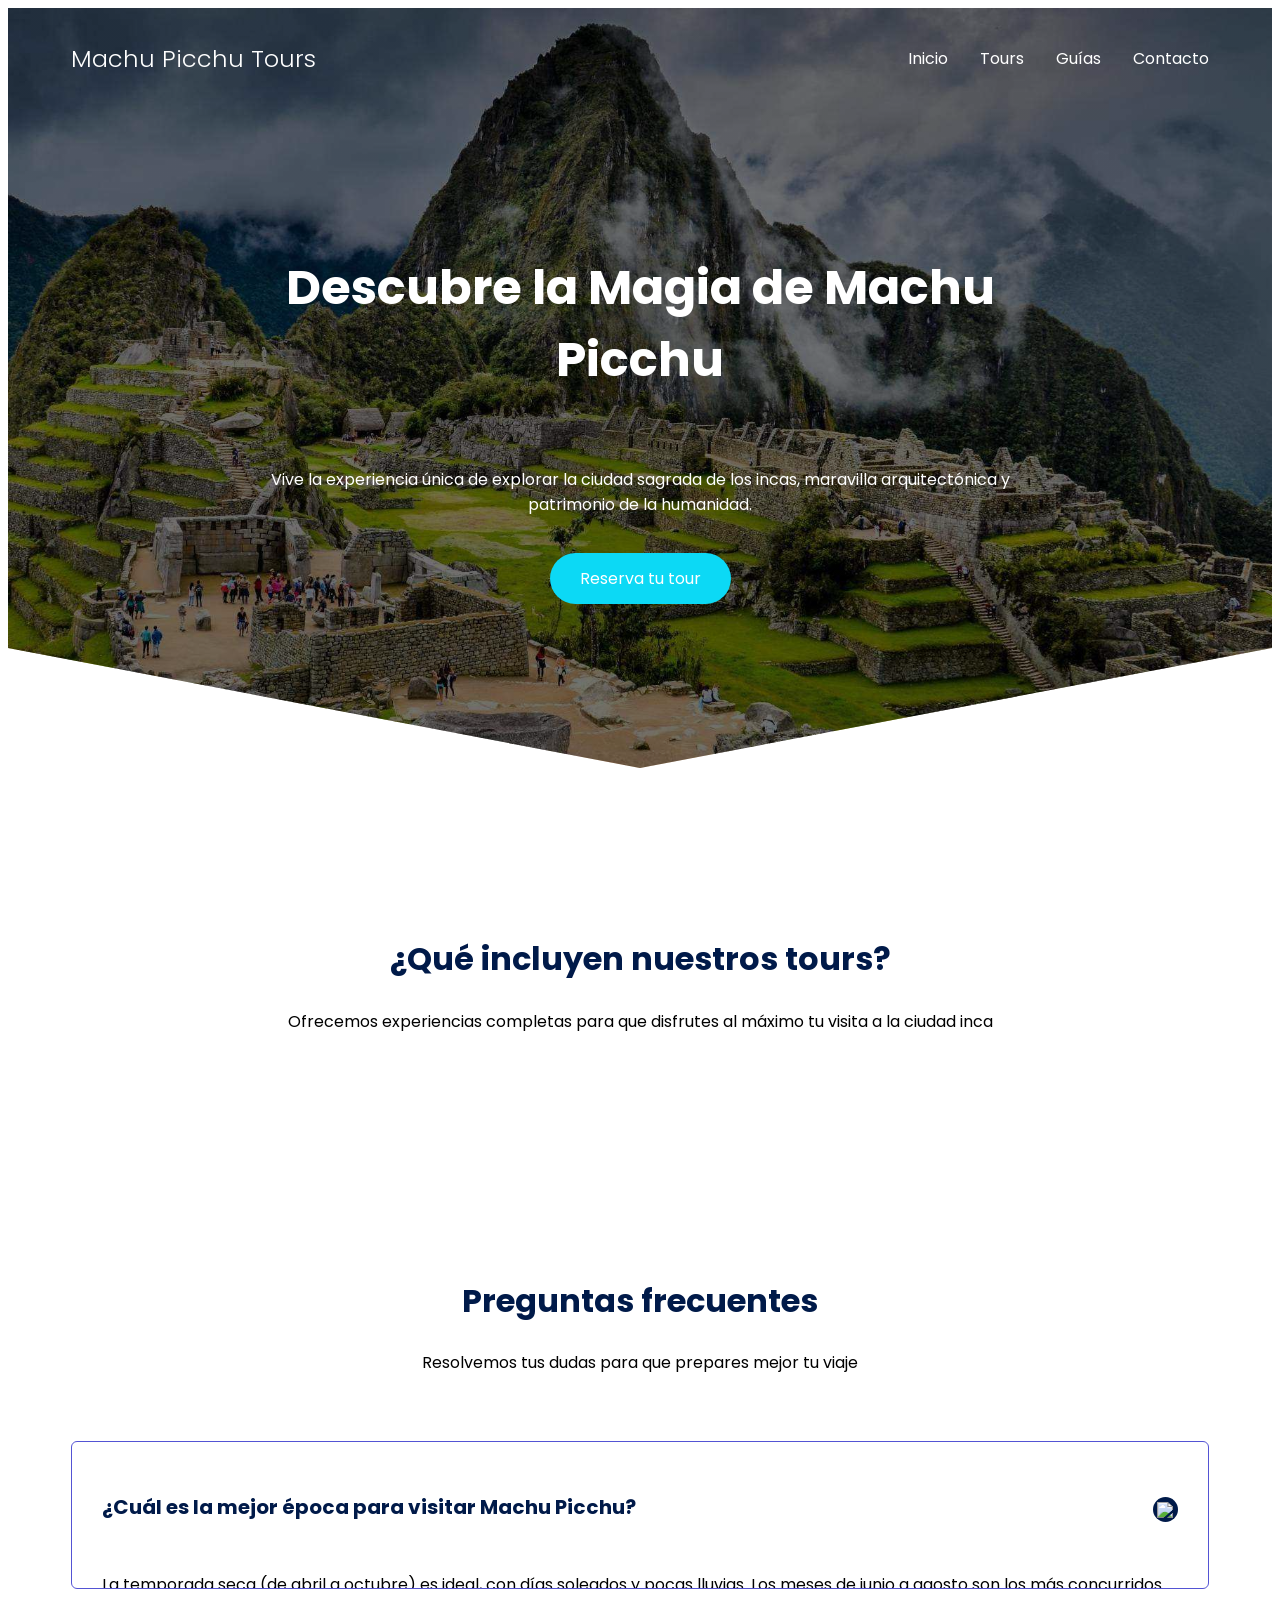
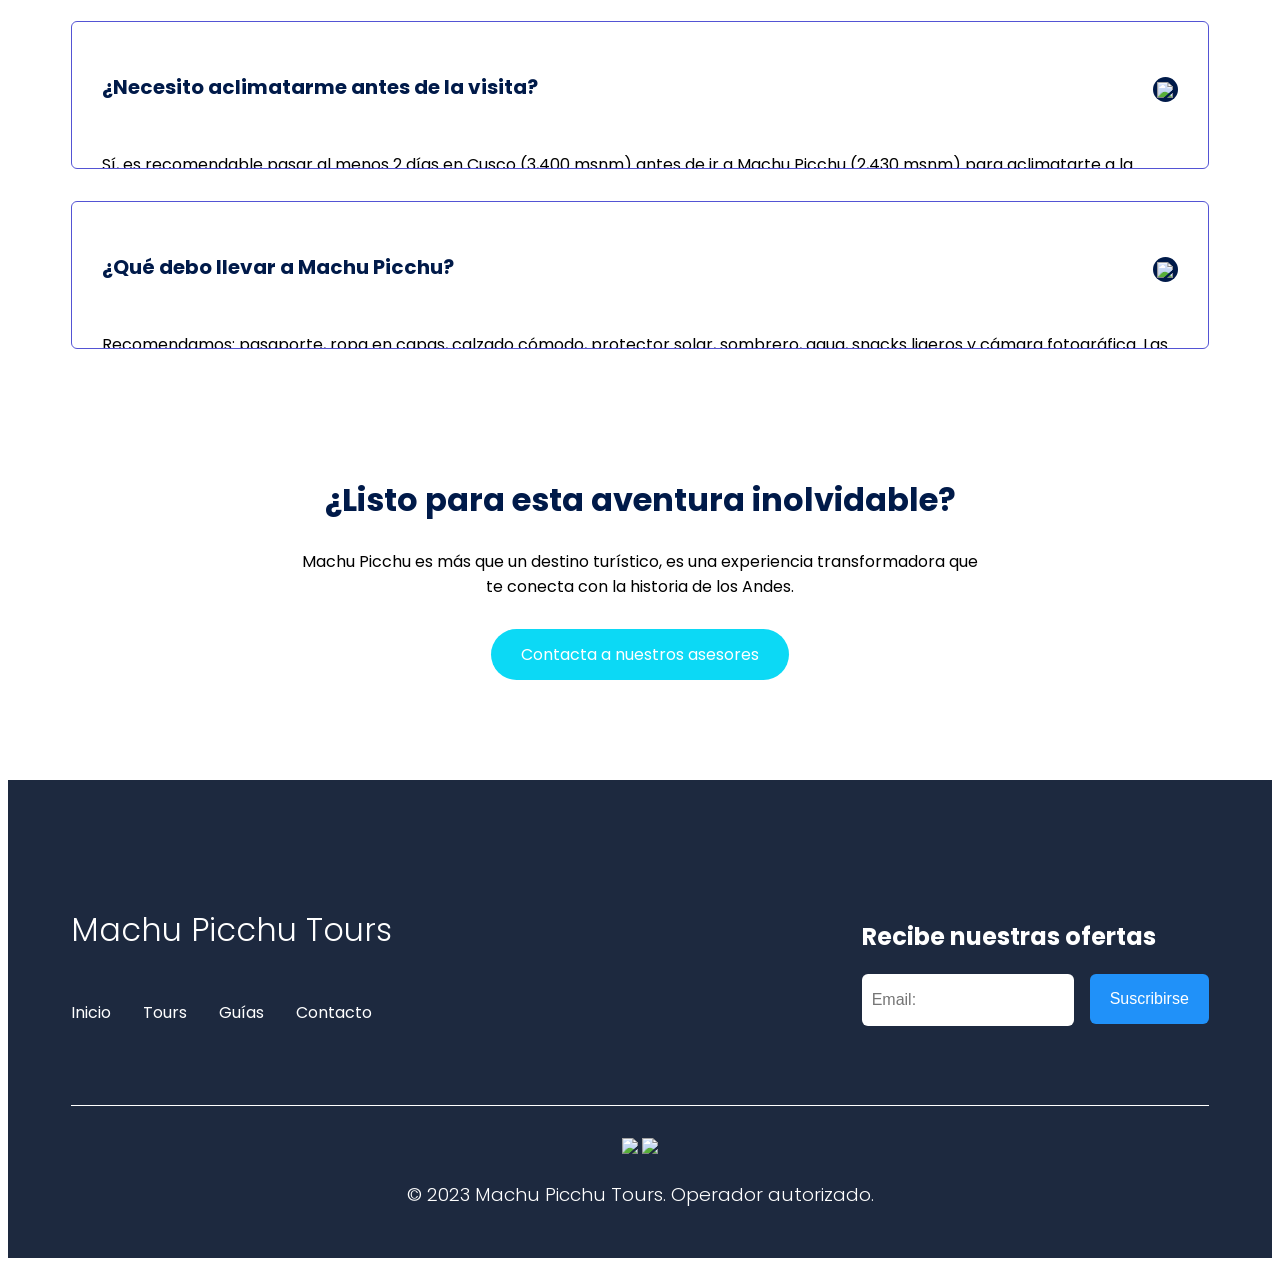
==== index.html @ da02cc81 "Segundo Commit" ====
<!DOCTYPE html>
<html lang="es">

<head>
    <meta charset="UTF-8">
    <meta http-equiv="X-UA-Compatible" content="IE=edge">
    <meta name="viewport" content="width=device-width, initial-scale=1.0">
    <title>Machu Picchu - Maravilla del Mundo</title>
    <link rel="shortcut icon" href="./images/inca-icon.png" type="image/x-icon">
    <link rel="stylesheet" href="./css/normalize.css">
    <link rel="stylesheet" href="./css/estilos.css">

    <meta name="theme-color" content="#2A7AE4">

    <meta name="title" content="Machu Picchu - La Ciudad Perdida de los Incas">
    <meta name="description"
          content="Descubre la majestuosidad de Machu Picchu, la ciudad sagrada de los incas y maravilla del mundo moderno.">
</head>

<body>
    <header class="hero">
        <nav class="nav container">
            <div class="nav__logo">
                <h2 class="nav__title">Machu Picchu Tours</h2>
            </div>

            <ul class="nav__link nav__link--menu">
                <li class="nav__items">
                    <a href="#" class="nav__links">Inicio</a>
                </li>
                <li class="nav__items">
                    <a href="#" class="nav__links">Tours</a>
                </li>
                <li class="nav__items">
                    <a href="#" class="nav__links">Guías</a>
                </li>
                <li class="nav__items">
                    <a href="#" class="nav__links">Contacto</a>
                </li>

                <img src="./images/close.svg" class="nav__close">
            </ul>

            <div class="nav__menu">
                <img src="./images/menu.svg" class="nav__img">
            </div>
        </nav>

        <section class="hero__container container">
            <h1 class="hero__title">Descubre la Magia de Machu Picchu</h1>
            <p class="hero__paragraph">Vive la experiencia única de explorar la ciudad sagrada de los incas, maravilla arquitectónica y patrimonio de la humanidad.</p>
            <a href="#" class="cta">Reserva tu tour</a>
        </section>
    </header>

    <main>
        <section class="container about">
            <h2 class="subtitle">¿Qué incluyen nuestros tours?</h2>
            <p class="about__paragraph">Ofrecemos experiencias completas para que disfrutes al máximo tu visita a la ciudad inca</p>
        </section>

        <section class="questions container">
            <h2 class="subtitle">Preguntas frecuentes</h2>
            <p class="questions__paragraph">Resolvemos tus dudas para que prepares mejor tu viaje</p>

            <section class="questions__container">
                <article class="questions__padding">
                    <div class="questions__answer">
                        <h3 class="questions__title">
                            ¿Cuál es la mejor época para visitar Machu Picchu?
                            <span class="questions__arrow">
                                <img src="./images/arrow.svg" class="questions__img">
                            </span>
                        </h3>

                        <p class="questions__show">La temporada seca (de abril a octubre) es ideal, con días soleados y pocas lluvias. Los meses de junio a agosto son los más concurridos. La temporada de lluvias (noviembre a marzo) ofrece paisajes más verdes y menos turistas, pero con posibilidad de lluvias intensas.</p>
                    </div>
                </article>

                <article class="questions__padding">
                    <div class="questions__answer">
                        <h3 class="questions__title">
                            ¿Necesito aclimatarme antes de la visita?
                            <span class="questions__arrow">
                                <img src="./images/arrow.svg" class="questions__img">
                            </span>
                        </h3>

                        <p class="questions__show">Sí, es recomendable pasar al menos 2 días en Cusco (3,400 msnm) antes de ir a Machu Picchu (2,430 msnm) para aclimatarte a la altura. Bebe mucha agua, come ligero y evita el alcohol los primeros días.</p>
                    </div>
                </article>

                <article class="questions__padding">
                    <div class="questions__answer">
                        <h3 class="questions__title">
                            ¿Qué debo llevar a Machu Picchu?
                            <span class="questions__arrow">
                                <img src="./images/arrow.svg" class="questions__img">
                            </span>
                        </h3>

                        <p class="questions__show">Recomendamos: pasaporte, ropa en capas, calzado cómodo, protector solar, sombrero, agua, snacks ligeros y cámara fotográfica. Las mochilas grandes no están permitidas dentro del sitio arqueológico.</p>
                    </div>
                </article>
            </section>

            <section class="questions__offer">
                <h2 class="subtitle">¿Listo para esta aventura inolvidable?</h2>
                <p class="questions__copy">Machu Picchu es más que un destino turístico, es una experiencia transformadora que te conecta con la historia de los Andes.</p>
                <a href="#" class="cta">Contacta a nuestros asesores</a>
            </section>
        </section>
    </main>

    <footer class="footer">
        <section class="footer__container container">
            <nav class="nav nav--footer">
                <h2 class="footer__title">Machu Picchu Tours</h2>

                <ul class="nav__link nav__link--footer">
                    <li class="nav__items">
                        <a href="#" class="nav__links">Inicio</a>
                    </li>
                    <li class="nav__items">
                        <a href="#" class="nav__links">Tours</a>
                    </li>
                    <li class="nav__items">
                        <a href="#" class="nav__links">Guías</a>
                    </li>
                    <li class="nav__items">
                        <a href="#" class="nav__links">Contacto</a>
                    </li>
                </ul>
            </nav>

            <form class="footer__form" action="https://formspree.io/f/mknkkrkj" method="POST">
                <h2 class="footer__newsletter">Recibe nuestras ofertas</h2>
                <div class="footer__inputs">
                    <input type="email" placeholder="Email:" class="footer__input" name="_replyto">
                    <input type="submit" value="Suscribirse" class="footer__submit">
                </div>
            </form>
        </section>

        <section class="footer__copy container">
            <div class="footer__social">
                <a href="#" class="footer__icons"><img src="./images/facebook.svg" class="footer__img"></a>
                <a href="#" class="footer__icons"><img src="./images/instagram.svg" class="footer__img"></a>
            </div>

            <h3 class="footer__copyright">© 2023 Machu Picchu Tours. Operador autorizado.</h3>
        </section>
    </footer>

    <script src="./js/slider.js"></script>
    <script src="./js/questions.js"></script>
    <script src="./js/menu.js"></script>
</body>
</html>
---- css/estilos.css ----
@import url('https://fonts.googleapis.com/css2?family=Poppins:wght@300;400;600;700&display=swap');

:root {
    --padding-container: 100px 0;
    --color-title: #001A49;
}

body {
    font-family: 'Poppins', sans-serif;
}

.container {
    width: 90%;
    max-width: 1200px;
    margin: 0 auto;
    overflow: hidden;
    padding: var(--padding-container);
}

.hero {
    width: 100%;
    height: 100vh;
    min-height: 600px;
    max-height: 800px;
    position: relative;
    display: grid;
    grid-template-rows: 100px 1fr;
    color: #fff;
}

.hero::before {
    content: "";
    position: absolute;
    top: 0;
    left: 0;
    width: 100%;
    height: 100%;
    background-image: linear-gradient(180deg, #0000008c 0%, #0000008c 100%), url('../images/computer.jpg');
    background-size: cover;
    clip-path: polygon(0 0, 100% 0, 100% 80%, 50% 95%, 0 80%);
    z-index: -1;
}


/* Nav */

.nav {
    --padding-container: 0;
    height: 100%;
    display: flex;
    align-items: center;
}

.nav__title {
    font-weight: 300;
}

.nav__link {
    margin-left: auto;
    padding: 0;
    display: grid;
    grid-auto-flow: column;
    grid-auto-columns: max-content;
    gap: 2em;
}

.nav__items {
    list-style: none;
}

.nav__links {
    color: #fff;
    text-decoration: none;
}

.nav__menu {
    margin-left: auto;
    cursor: pointer;
    display: none;
}

.nav__img {
    display: block;
    width: 30px;
}


.nav__close {
    display: var(--show, none);
}


/* Hero container */

.hero__container {
    max-width: 800px;
    --padding-container: 0;
    display: grid;
    grid-auto-rows: max-content;
    align-content: center;
    gap: 1em;
    padding-bottom: 100px;
    text-align: center;
}

.hero__title {
    font-size: 3rem;
}

.hero__paragraph {
    margin-bottom: 20px;
}

.cta {
    display: inline-block;
    background-color: #0cd9f5;
    justify-self: center;
    color: #fff;
    text-decoration: none;
    padding: 13px 30px;
    border-radius: 32px;
}

/* About */

.about {
    text-align: center;
}

.subtitle {
    color: var(--color-title);
    font-size: 2rem;
    margin-bottom: 25px;
}


.about__paragraph {
    line-height: 1.7;
}

.about__main {
    padding-top: 80px;
    display: grid;
    width: 90%;
    margin: 0 auto;
    gap: 1em;
    overflow: hidden;
    grid-template-columns: repeat(auto-fit, minmax(260px, auto));
}


.about__icons {
    display: grid;
    gap: 1em;
    justify-items: center;
    width: 260px;
    overflow: hidden;
    margin: 0 auto;
}

.about__icon {
    width: 40px;
}

/* Knowledge */

.knowledge {
    background-color: #e5e5f7;
    background-image: radial-gradient(#444cf7 0.5px, transparent 0.5px), radial-gradient(#444cf7 0.5px, #e5e5f7 0.5px);
    background-size: 20px 20px;
    background-position: 0 0, 10px 10px;
    overflow: hidden;
}

.knowledge__container{
    display: grid;
    grid-template-columns: 1fr 1fr;
    gap: 1em;
    align-items: center;
}

.knowledge__picture{
    max-width: 500px;
}

.knowledge__paragraph{
    line-height: 1.7;
    margin-bottom: 15px;
}

.knowledge__img{
    width: 100%;
    display: block;
}

/* price */

.price{
    text-align: center;
}

.price__table{
    padding-top: 60px;
    display: flex;
    flex-wrap: wrap;
    gap: 2.5em;
    justify-content: space-evenly;
    align-items: center;
}

.price__element{
    background-color: #e5e5f7;
    text-align: center;
    border-radius: 10px;
    width: 330px;
    padding: 40px;
    --color-plan: #696871;
    --color-price: #1D293F;
    --bg-cta: #fff;
    --color-cta: #5454D4;
    --color-items: #696871;
}

.price__element--best{
    width: 370px;
    padding: 60px 40px;
    background-color: #FF7143;
    --color-plan: rgb(255 255 255 / 75%);
    --color-price: #fff;
    --bg-cta: #9F3919;
    --color-cta: #FFF;
    --color-items: #fff;
}


.price__name{
    color: var(--color-plan);
    margin-bottom: 15px;
    font-weight: 300;
}

.price__price{
    font-size: 2.5rem;
    color: var(--color-price);
}

.price__items{
    margin-top: 35px;
    display: grid;
    gap: 1em;
    font-weight: 300;
    font-size: 1.2rem;
    margin-bottom: 50px;
    color: var(--color-items);
}

.price__cta{
    display: block;
    padding: 20px 0;
    border-radius: 10px;
    text-decoration: none;
    background-color: var(--bg-cta);
    font-weight: 600;
    color: var(--color-cta);
    box-shadow: 0 0 1px rgba(0, 0, 0, .5);
}

/* Testimony */

.testimony{
    background-color: #e5e5f7;
}

.testimony__container{
    display: grid;
    grid-template-columns: 50px 1fr 50px;
    gap: 1em;
    align-items: center;
}

.testimony__body{
    display: grid;
    grid-template-columns: 1fr max-content;
    justify-content: space-between;
    align-items: center;
    gap: 2em;
    grid-column: 2/3;
    grid-row: 1/2;
    opacity: 0;
    pointer-events: none;
}


.testimony__body--show{
    pointer-events: unset;
    opacity: 1;
    transition: opacity 1.5s ease-in-out;
}

.testimony__img{
    width: 250px;
    height: 250px;
    border-radius: 50%;
    object-fit: cover;
    object-position: 50% 30%;
}

.testimony__texts{
    max-width: 700px;
}

.testimony__course{
    background-color: royalblue;
    color: #fff;
    display: inline-block;
    padding: 5px;
}

.testimony__arrow{
    width: 90%;
    cursor: pointer;
}

/* Questions */

.questions{
    text-align: center;
}

.questions__container{
    display: grid;
    gap: 2em;
    padding-top: 50px;
    padding-bottom: 100px;
}

.questions__padding{
    padding: 0;
    transition: padding .3s;
    border: 1px solid #5454D4;
    border-radius: 6px;
}

.questions__padding--add{
    padding-bottom: 30px;
}

.questions__answer{
    padding: 0 30px 0;
    overflow: hidden;
}

.questions__title{
    text-align: left;
    display: flex;
    font-size: 20px;
    padding: 30px 0 30px;
    cursor: pointer;
    color: var(--color-title);
    justify-content: space-between;
}

.questions__arrow{
    border-radius: 50%;
    background-color: var(--color-title);
    width: 25px;
    height: 25px;
    display: flex;
    justify-content: center;
    align-items: center;
    align-self: flex-end;
    margin-left: 10px;
    transition:  transform .3s;
}

.questions__arrow--rotate{
    transform: rotate(180deg);
}

.questions__show{
    text-align: left;
    height: 0;
    transition: height .3s;
}

.questions__img{
    display: block;
}

.questions__copy{
    width: 60%;
    margin: 0 auto;
    margin-bottom: 30px;
}

/* Footer */

.footer{
    background-color: #1D293F;
}

.footer__title{
    font-weight: 300;
    font-size: 2rem;
    margin-bottom: 30px;
}

.footer__title, .footer__newsletter{
    color: #fff;
}


.footer__container{
    display: flex;
    justify-content: space-between;
    align-items: center;
    border-bottom: 1px solid #fff;
    padding-bottom: 60px;
}

.nav--footer{
    padding-bottom: 20px;
    display: grid;
    gap: 1em;
    grid-auto-flow: row;
    height: 100%;
}

.nav__link--footer{
    display: flex;
    margin: 0;
    margin-right: 20px;
    flex-wrap: wrap;
}

.footer__inputs{
    margin-top: 10px;
    display: flex;
    overflow: hidden;
}

.footer__input{
    background-color: #fff;
    height: 50px;
    display: block;
    padding-left: 10px;
    border-radius: 6px;
    font-size: 1rem;
    outline: none;
    border: none;
    margin-right: 16px;
}

.footer__submit{
    margin-left: auto;
    display: inline-block;
    height: 50px;
    padding: 0 20px ;
    background-color: #2091F9;
    border: none;
    font-size: 1rem;
    color: #fff;
    border-radius: 6px;
    cursor: pointer;
}

.footer__copy{
    --padding-container: 30px 0;
    text-align: center;
    color: #fff;
}

.footer__copyright{
    font-weight: 300;
}

.footer__icons{
    margin-bottom: 10px;
}

.footer__img{
    width: 30px;
}

/* Media queries */

@media (max-width:800px){
    .nav__menu{
        display: block;
    }

    .nav__link--menu{
        position: fixed;
        background-color: #000;
        top: 0;
        left: 0;
        height: 100%;
        width: 100%;
        display: flex;
        flex-direction: column;
        justify-content: space-evenly;
        align-items: center;
        z-index: 100;
        opacity: 0;
        pointer-events: none;
        transition: .7s opacity;
    }

    .nav__link--show{
        --show: block;
        opacity:1 ;
        pointer-events: unset;
    }

    .nav__close{
        position: absolute;
        top: 30px;
        right: 30px;
        width: 30px;
        cursor: pointer;
    }

    .hero__title{
        font-size: 2.5rem;
    }


    .about__main{
        gap: 2em;
    }

    .about__icons:last-of-type{
        grid-column: 1/-1;
    }


    .knowledge__container{
        grid-template-columns: 1fr;
        grid-template-rows: max-content 1fr;
        gap: 3em;
        text-align: center;
    }

    .knowledge__picture{
        grid-row: 1/2;
        justify-self: center;
    }

    .testimony__container{
        grid-template-columns: 30px 1fr 30px;
    }

    .testimony__body{
        grid-template-columns: 1fr;
        grid-template-rows: max-content max-content;
        gap: 3em;
        justify-items:center ;
    }


    .testimony__img{
        width: 200px;
        height: 200px;
        
    }

    .questions__copy{
        width: 100%;
    }

    .footer__container{
        flex-wrap: wrap;
    }

    .nav--footer{
        width: 100%;
        justify-items: center;
    }

    .nav__link--footer{
        width: 100%;
        justify-content: space-evenly;
        margin: 0;
    }

    .footer__form{
        width: 100%;
        justify-content: space-evenly;
    }

    .footer__input{
        flex: 1;
    }

}

@media (max-width:600px){
    .hero__title{
        font-size: 2rem;
    }

    .hero__paragraph{
        font-size: 1rem;
    }

    .subtitle{
        font-size: 1.8rem;
    }

    .price__element{
        width: 90%;
    }

    .price__element--best{
        width: 90%;
        /* padding: 40px; */
    }

    .price__price{
        font-size: 2rem;
    }

    .testimony{
        --padding-container: 60px 0;
    }

    .testimony__container{
        grid-template-columns: 28px 1fr 28px;
        gap: .9em;
    }

    .testimony__arrow{
        width: 100%;
    }

    .testimony__course{
        margin-top: 15px;
    }

    .questions__title{
        font-size: 1rem;
    }

    .footer__title{
        justify-self: start;
        margin-bottom: 15px;
    }

    .nav--footer{
        padding-bottom: 60px;
    }

    .nav__link--footer{
        justify-content: space-between;
    }

    .footer__inputs{
        flex-wrap: wrap;
    }

    .footer__input{
        flex-basis: 100%;
        margin: 0;
        margin-bottom: 16px;
    }

    .footer__submit{
        margin-right: auto;
        margin-left: 0;
        

        /* 
        margin:0;
        width: 100%;
        */
    }
}
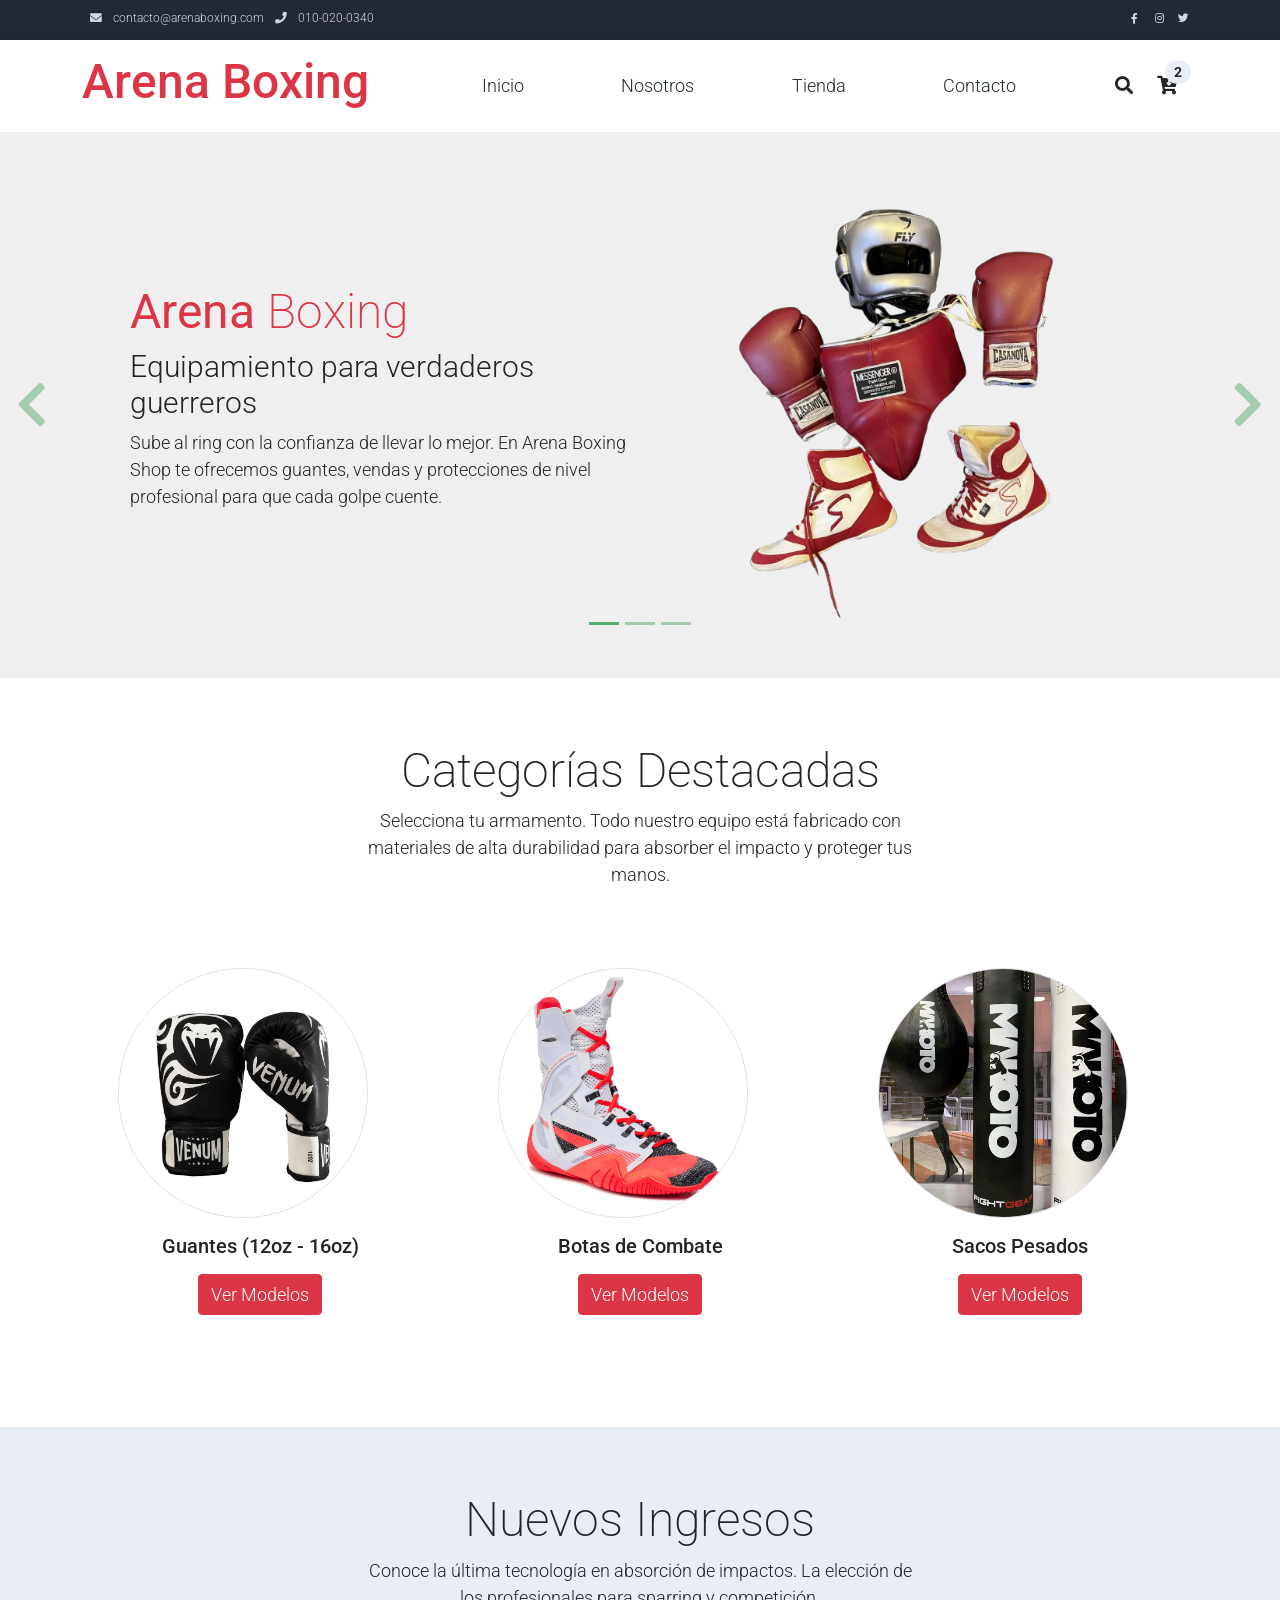
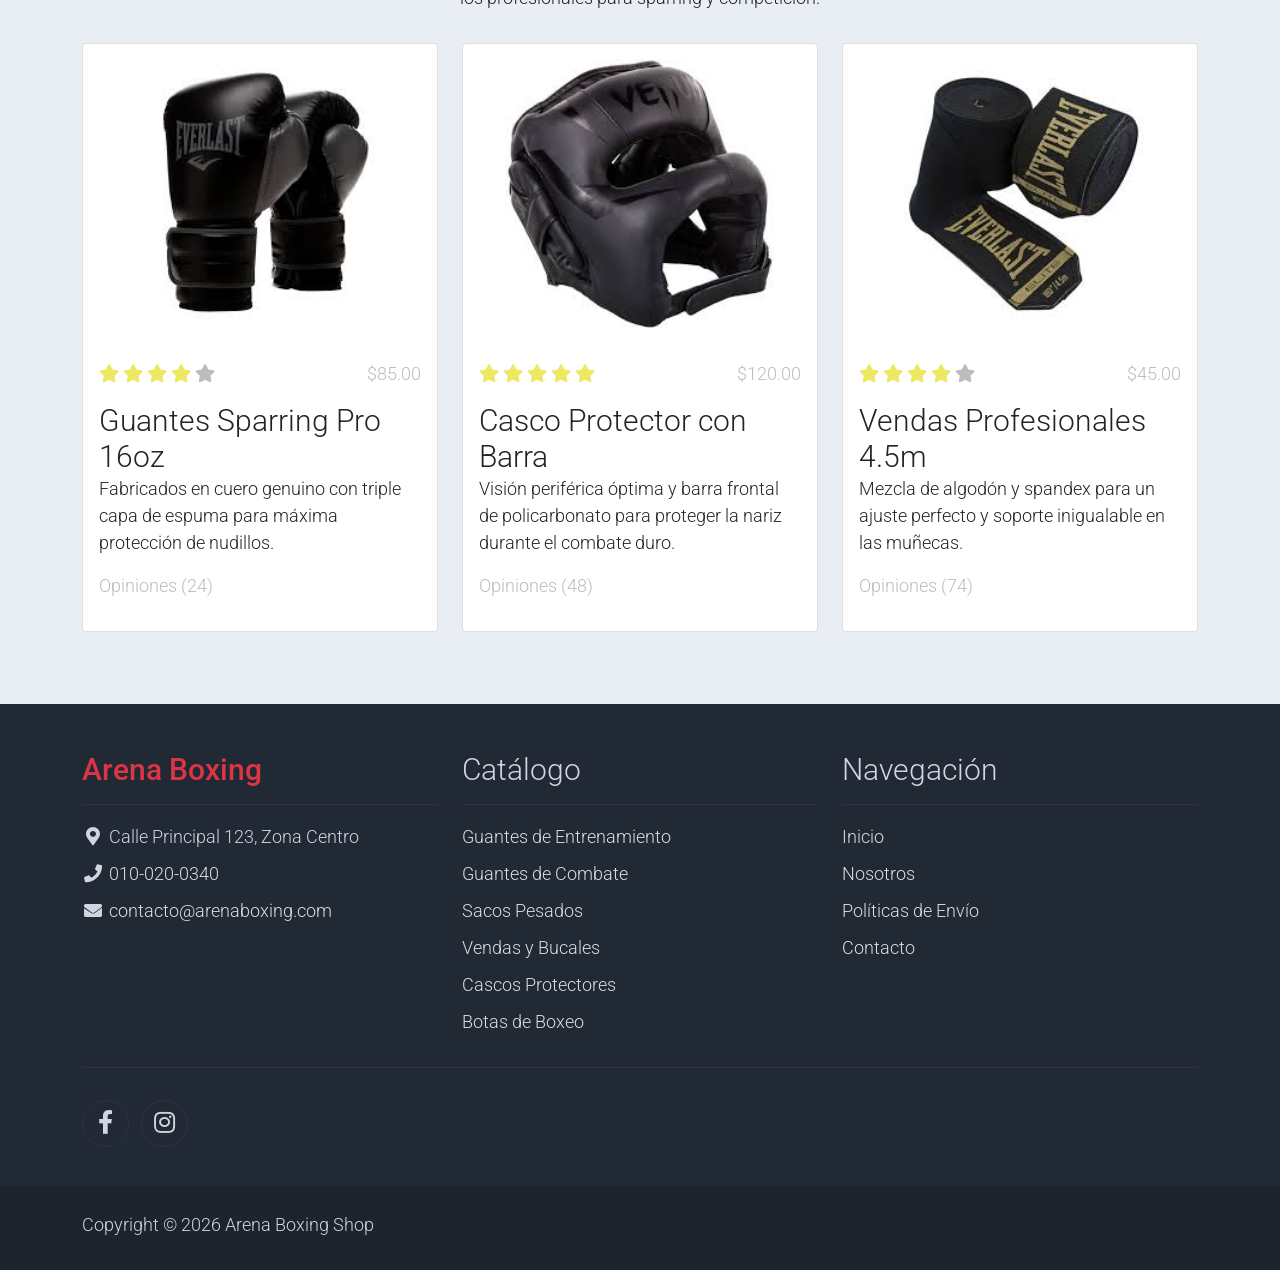
==== commit 2adaadd4: "Add files via upload" ====
--- a/index.html
+++ b/index.html
@@ -1,159 +1,393 @@
-<!DOCTYPE html>
-<html lang="es">
-
-<head>
-    <meta charset="UTF-8">
-    <meta http-equiv="X-UA-Compatible" content="IE=edge">
-    <meta name="viewport" content="width=device-width, initial-scale=1.0">
-    <title>Machu Picchu - Maravilla del Mundo</title>
-    <link rel="shortcut icon" href="./images/inca-icon.png" type="image/x-icon">
-    <link rel="stylesheet" href="./css/normalize.css">
-    <link rel="stylesheet" href="./css/estilos.css">
-
-    <meta name="theme-color" content="#2A7AE4">
-
-    <meta name="title" content="Machu Picchu - La Ciudad Perdida de los Incas">
-    <meta name="description"
-          content="Descubre la majestuosidad de Machu Picchu, la ciudad sagrada de los incas y maravilla del mundo moderno.">
-</head>
-
-<body>
-    <header class="hero">
-        <nav class="nav container">
-            <div class="nav__logo">
-                <h2 class="nav__title">Machu Picchu Tours</h2>
-            </div>
-
-            <ul class="nav__link nav__link--menu">
-                <li class="nav__items">
-                    <a href="#" class="nav__links">Inicio</a>
-                </li>
-                <li class="nav__items">
-                    <a href="#" class="nav__links">Tours</a>
-                </li>
-                <li class="nav__items">
-                    <a href="#" class="nav__links">Guías</a>
-                </li>
-                <li class="nav__items">
-                    <a href="#" class="nav__links">Contacto</a>
-                </li>
-
-                <img src="./images/close.svg" class="nav__close">
-            </ul>
-
-            <div class="nav__menu">
-                <img src="./images/menu.svg" class="nav__img">
-            </div>
-        </nav>
-
-        <section class="hero__container container">
-            <h1 class="hero__title">Descubre la Magia de Machu Picchu</h1>
-            <p class="hero__paragraph">Vive la experiencia única de explorar la ciudad sagrada de los incas, maravilla arquitectónica y patrimonio de la humanidad.</p>
-            <a href="#" class="cta">Reserva tu tour</a>
-        </section>
-    </header>
-
-    <main>
-        <section class="container about">
-            <h2 class="subtitle">¿Qué incluyen nuestros tours?</h2>
-            <p class="about__paragraph">Ofrecemos experiencias completas para que disfrutes al máximo tu visita a la ciudad inca</p>
-        </section>
-
-        <section class="questions container">
-            <h2 class="subtitle">Preguntas frecuentes</h2>
-            <p class="questions__paragraph">Resolvemos tus dudas para que prepares mejor tu viaje</p>
-
-            <section class="questions__container">
-                <article class="questions__padding">
-                    <div class="questions__answer">
-                        <h3 class="questions__title">
-                            ¿Cuál es la mejor época para visitar Machu Picchu?
-                            <span class="questions__arrow">
-                                <img src="./images/arrow.svg" class="questions__img">
-                            </span>
-                        </h3>
-
-                        <p class="questions__show">La temporada seca (de abril a octubre) es ideal, con días soleados y pocas lluvias. Los meses de junio a agosto son los más concurridos. La temporada de lluvias (noviembre a marzo) ofrece paisajes más verdes y menos turistas, pero con posibilidad de lluvias intensas.</p>
-                    </div>
-                </article>
-
-                <article class="questions__padding">
-                    <div class="questions__answer">
-                        <h3 class="questions__title">
-                            ¿Necesito aclimatarme antes de la visita?
-                            <span class="questions__arrow">
-                                <img src="./images/arrow.svg" class="questions__img">
-                            </span>
-                        </h3>
-
-                        <p class="questions__show">Sí, es recomendable pasar al menos 2 días en Cusco (3,400 msnm) antes de ir a Machu Picchu (2,430 msnm) para aclimatarte a la altura. Bebe mucha agua, come ligero y evita el alcohol los primeros días.</p>
-                    </div>
-                </article>
-
-                <article class="questions__padding">
-                    <div class="questions__answer">
-                        <h3 class="questions__title">
-                            ¿Qué debo llevar a Machu Picchu?
-                            <span class="questions__arrow">
-                                <img src="./images/arrow.svg" class="questions__img">
-                            </span>
-                        </h3>
-
-                        <p class="questions__show">Recomendamos: pasaporte, ropa en capas, calzado cómodo, protector solar, sombrero, agua, snacks ligeros y cámara fotográfica. Las mochilas grandes no están permitidas dentro del sitio arqueológico.</p>
-                    </div>
-                </article>
-            </section>
-
-            <section class="questions__offer">
-                <h2 class="subtitle">¿Listo para esta aventura inolvidable?</h2>
-                <p class="questions__copy">Machu Picchu es más que un destino turístico, es una experiencia transformadora que te conecta con la historia de los Andes.</p>
-                <a href="#" class="cta">Contacta a nuestros asesores</a>
-            </section>
-        </section>
-    </main>
-
-    <footer class="footer">
-        <section class="footer__container container">
-            <nav class="nav nav--footer">
-                <h2 class="footer__title">Machu Picchu Tours</h2>
-
-                <ul class="nav__link nav__link--footer">
-                    <li class="nav__items">
-                        <a href="#" class="nav__links">Inicio</a>
-                    </li>
-                    <li class="nav__items">
-                        <a href="#" class="nav__links">Tours</a>
-                    </li>
-                    <li class="nav__items">
-                        <a href="#" class="nav__links">Guías</a>
-                    </li>
-                    <li class="nav__items">
-                        <a href="#" class="nav__links">Contacto</a>
-                    </li>
-                </ul>
-            </nav>
-
-            <form class="footer__form" action="https://formspree.io/f/mknkkrkj" method="POST">
-                <h2 class="footer__newsletter">Recibe nuestras ofertas</h2>
-                <div class="footer__inputs">
-                    <input type="email" placeholder="Email:" class="footer__input" name="_replyto">
-                    <input type="submit" value="Suscribirse" class="footer__submit">
-                </div>
-            </form>
-        </section>
-
-        <section class="footer__copy container">
-            <div class="footer__social">
-                <a href="#" class="footer__icons"><img src="./images/facebook.svg" class="footer__img"></a>
-                <a href="#" class="footer__icons"><img src="./images/instagram.svg" class="footer__img"></a>
-            </div>
-
-            <h3 class="footer__copyright">© 2023 Machu Picchu Tours. Operador autorizado.</h3>
-        </section>
-    </footer>
-
-    <script src="./js/slider.js"></script>
-    <script src="./js/questions.js"></script>
-    <script src="./js/menu.js"></script>
-</body>
+<!DOCTYPE html>
+<html lang="es">
+
+<head>
+    <title>Arena Boxing Shop - Equipamiento Profesional</title>
+    <meta charset="utf-8">
+    <meta name="viewport" content="width=device-width, initial-scale=1">
+
+    <link rel="apple-touch-icon" href="assets/img/apple-icon.png">
+    <link rel="shortcut icon" type="image/x-icon" href="assets/img/favicon.ico">
+
+    <link rel="stylesheet" href="assets/css/bootstrap.min.css">
+    <link rel="stylesheet" href="assets/css/templatemo.css">
+    <link rel="stylesheet" href="assets/css/custom.css">
+
+    <link rel="stylesheet" href="https://fonts.googleapis.com/css2?family=Roboto:wght@100;200;300;400;500;700;900&display=swap">
+    <link rel="stylesheet" href="assets/css/fontawesome.min.css">
+
+    <style>
+        /* 1. Carrusel / Banner: Mantener proporción sin deformar */
+        #template-mo-zay-hero-carousel .carousel-item img {
+            width: 100%;
+            height: 450px; 
+            object-fit: contain; /* contain asegura que no se corte ninguna parte del producto */
+        }
+
+        /* 2. Círculos de categorías: Forzar un círculo perfecto */
+        .rounded-circle.img-fluid {
+            width: 250px !important;
+            height: 250px !important;
+            object-fit: cover; /* cover recorta el excedente para que no se haga un óvalo */
+            object-position: center;
+        }
+
+        /* 3. Tarjetas de productos: Uniformidad en la tienda */
+        .card-img-top {
+            width: 100%;
+            height: 300px;
+            object-fit: contain; 
+            padding: 15px; /* Un poco de margen interno para que respiren las fotos */
+        }
+    </style>
+</head>
+
+<body>
+    <nav class="navbar navbar-expand-lg bg-dark navbar-light d-none d-lg-block" id="templatemo_nav_top">
+        <div class="container text-light">
+            <div class="w-100 d-flex justify-content-between">
+                <div>
+                    <i class="fa fa-envelope mx-2"></i>
+                    <a class="navbar-sm-brand text-light text-decoration-none" href="mailto:contacto@arenaboxing.com">contacto@arenaboxing.com</a>
+                    <i class="fa fa-phone mx-2"></i>
+                    <a class="navbar-sm-brand text-light text-decoration-none" href="tel:010-020-0340">010-020-0340</a>
+                </div>
+                <div>
+                    <a class="text-light" href="#" target="_blank" rel="sponsored"><i class="fab fa-facebook-f fa-sm fa-fw me-2"></i></a>
+                    <a class="text-light" href="#" target="_blank"><i class="fab fa-instagram fa-sm fa-fw me-2"></i></a>
+                    <a class="text-light" href="#" target="_blank"><i class="fab fa-twitter fa-sm fa-fw me-2"></i></a>
+                </div>
+            </div>
+        </div>
+    </nav>
+    <nav class="navbar navbar-expand-lg navbar-light shadow">
+        <div class="container d-flex justify-content-between align-items-center">
+
+            <a class="navbar-brand text-danger logo h1 align-self-center" href="index.html">
+                Arena Boxing
+            </a>
+
+            <button class="navbar-toggler border-0" type="button" data-bs-toggle="collapse" data-bs-target="#templatemo_main_nav" aria-controls="navbarSupportedContent" aria-expanded="false" aria-label="Toggle navigation">
+                <span class="navbar-toggler-icon"></span>
+            </button>
+
+            <div class="align-self-center collapse navbar-collapse flex-fill  d-lg-flex justify-content-lg-between" id="templatemo_main_nav">
+                <div class="flex-fill">
+                    <ul class="nav navbar-nav d-flex justify-content-between mx-lg-auto">
+                        <li class="nav-item">
+                            <a class="nav-link" href="index.html">Inicio</a>
+                        </li>
+                        <li class="nav-item">
+                            <a class="nav-link" href="about.html">Nosotros</a>
+                        </li>
+                        <li class="nav-item">
+                            <a class="nav-link" href="shop.html">Tienda</a>
+                        </li>
+                        <li class="nav-item">
+                            <a class="nav-link" href="contact.html">Contacto</a>
+                        </li>
+                    </ul>
+                </div>
+                <div class="navbar align-self-center d-flex">
+                    <div class="d-lg-none flex-sm-fill mt-3 mb-4 col-7 col-sm-auto pr-3">
+                        <div class="input-group">
+                            <input type="text" class="form-control" id="inputMobileSearch" placeholder="Buscar ...">
+                            <div class="input-group-text">
+                                <i class="fa fa-fw fa-search"></i>
+                            </div>
+                        </div>
+                    </div>
+                    <a class="nav-icon d-none d-lg-inline" href="#" data-bs-toggle="modal" data-bs-target="#templatemo_search">
+                        <i class="fa fa-fw fa-search text-dark mr-2"></i>
+                    </a>
+                    <a class="nav-icon position-relative text-decoration-none" href="#">
+                        <i class="fa fa-fw fa-cart-arrow-down text-dark mr-1"></i>
+                        <span class="position-absolute top-0 left-100 translate-middle badge rounded-pill bg-light text-dark">2</span>
+                    </a>
+                </div>
+            </div>
+
+        </div>
+    </nav>
+    <div class="modal fade bg-white" id="templatemo_search" tabindex="-1" role="dialog" aria-labelledby="exampleModalLabel" aria-hidden="true">
+        <div class="modal-dialog modal-lg" role="document">
+            <div class="w-100 pt-1 mb-5 text-right">
+                <button type="button" class="btn-close" data-bs-dismiss="modal" aria-label="Close"></button>
+            </div>
+            <form action="" method="get" class="modal-content modal-body border-0 p-0">
+                <div class="input-group mb-2">
+                    <input type="text" class="form-control" id="inputModalSearch" name="q" placeholder="Buscar equipamiento...">
+                    <button type="submit" class="input-group-text bg-danger text-light">
+                        <i class="fa fa-fw fa-search text-white"></i>
+                    </button>
+                </div>
+            </form>
+        </div>
+    </div>
+
+    <div id="template-mo-zay-hero-carousel" class="carousel slide" data-bs-ride="carousel">
+        <ol class="carousel-indicators">
+            <li data-bs-target="#template-mo-zay-hero-carousel" data-bs-slide-to="0" class="active"></li>
+            <li data-bs-target="#template-mo-zay-hero-carousel" data-bs-slide-to="1"></li>
+            <li data-bs-target="#template-mo-zay-hero-carousel" data-bs-slide-to="2"></li>
+        </ol>
+        <div class="carousel-inner">
+            <div class="carousel-item active">
+                <div class="container">
+                    <div class="row p-5">
+                        <div class="mx-auto col-md-8 col-lg-6 order-lg-last">
+                            <img class="img-fluid" src="./assets/img/banner_img_01.png" alt="">
+                        </div>
+                        <div class="col-lg-6 mb-0 d-flex align-items-center">
+                            <div class="text-align-left align-self-center">
+                                <h1 class="h1 text-danger"><b>Arena</b> Boxing</h1>
+                                <h3 class="h2">Equipamiento para verdaderos guerreros</h3>
+                                <p>
+                                    Sube al ring con la confianza de llevar lo mejor. En Arena Boxing Shop te ofrecemos guantes, vendas y protecciones de nivel profesional para que cada golpe cuente.
+                                </p>
+                            </div>
+                        </div>
+                    </div>
+                </div>
+            </div>
+            <div class="carousel-item">
+                <div class="container">
+                    <div class="row p-5">
+                        <div class="mx-auto col-md-8 col-lg-6 order-lg-last">
+                            <img class="img-fluid" src="./assets/img/image-removebg-preview.png" alt="">
+                        </div>
+                        <div class="col-lg-6 mb-0 d-flex align-items-center">
+                            <div class="text-align-left">
+                                <h1 class="h1">Disciplina y Poder</h1>
+                                <h3 class="h2">Sacos y equipo de entrenamiento</h3>
+                                <p>
+                                    La pelea se gana en el gimnasio. Descubre nuestra línea de sacos pesados, perillas y manoplas diseñadas para resistir los entrenamientos más intensos.
+                                </p>
+                            </div>
+                        </div>
+                    </div>
+                </div>
+            </div>
+            <div class="carousel-item">
+                <div class="container">
+                    <div class="row p-5">
+                        <div class="mx-auto col-md-8 col-lg-6 order-lg-last">
+                            <img class="img-fluid" src="./assets/img/banner_img_02.jpg" alt="">
+                        </div>
+                        <div class="col-lg-6 mb-0 d-flex align-items-center">
+                            <div class="text-align-left">
+                                <h1 class="h1">Viste como Campeón</h1>
+                                <h3 class="h2">Indumentaria y calzado</h3>
+                                <p>
+                                    El trabajo de pies lo es todo. Equípate con nuestras botas de boxeo ultra ligeras y ropa de compresión para moverte con máxima libertad en la lona.
+                                </p>
+                            </div>
+                        </div>
+                    </div>
+                </div>
+            </div>
+        </div>
+        <a class="carousel-control-prev text-decoration-none w-auto ps-3" href="#template-mo-zay-hero-carousel" role="button" data-bs-slide="prev">
+            <i class="fas fa-chevron-left"></i>
+        </a>
+        <a class="carousel-control-next text-decoration-none w-auto pe-3" href="#template-mo-zay-hero-carousel" role="button" data-bs-slide="next">
+            <i class="fas fa-chevron-right"></i>
+        </a>
+    </div>
+    <section class="container py-5">
+        <div class="row text-center pt-3">
+            <div class="col-lg-6 m-auto">
+                <h1 class="h1">Categorías Destacadas</h1>
+                <p>
+                    Selecciona tu armamento. Todo nuestro equipo está fabricado con materiales de alta durabilidad para absorber el impacto y proteger tus manos.
+                </p>
+            </div>
+        </div>
+        <div class="row">
+            <div class="col-12 col-md-4 p-5 mt-3">
+                <a href="#"><img src="./assets/img/category_img_01.jpg" class="rounded-circle img-fluid border"></a>
+                <h5 class="text-center mt-3 mb-3">Guantes (12oz - 16oz)</h5>
+                <p class="text-center"><a class="btn btn-danger text-white">Ver Modelos</a></p>
+            </div>
+            <div class="col-12 col-md-4 p-5 mt-3">
+                <a href="#"><img src="./assets/img/category_img_02.jpg" class="rounded-circle img-fluid border"></a>
+                <h2 class="h5 text-center mt-3 mb-3">Botas de Combate</h2>
+                <p class="text-center"><a class="btn btn-danger text-white">Ver Modelos</a></p>
+            </div>
+            <div class="col-12 col-md-4 p-5 mt-3">
+                <a href="#"><img src="./assets/img/category_img_03.jpg" class="rounded-circle img-fluid border"></a>
+                <h2 class="h5 text-center mt-3 mb-3">Sacos Pesados</h2>
+                <p class="text-center"><a class="btn btn-danger text-white">Ver Modelos</a></p>
+            </div>
+        </div>
+    </section>
+    <section class="bg-light">
+        <div class="container py-5">
+            <div class="row text-center py-3">
+                <div class="col-lg-6 m-auto">
+                    <h1 class="h1">Nuevos Ingresos</h1>
+                    <p>
+                        Conoce la última tecnología en absorción de impactos. La elección de los profesionales para sparring y competición.
+                    </p>
+                </div>
+            </div>
+            <div class="row">
+                <div class="col-12 col-md-4 mb-4">
+                    <div class="card h-100">
+                        <a href="shop-single.html">
+                            <img src="./assets/img/feature_prod_01.jpeg" class="card-img-top" alt="...">
+                        </a>
+                        <div class="card-body">
+                            <ul class="list-unstyled d-flex justify-content-between">
+                                <li>
+                                    <i class="text-warning fa fa-star"></i>
+                                    <i class="text-warning fa fa-star"></i>
+                                    <i class="text-warning fa fa-star"></i>
+                                    <i class="text-warning fa fa-star"></i>
+                                    <i class="text-muted fa fa-star"></i>
+                                </li>
+                                <li class="text-muted text-right">$85.00</li>
+                            </ul>
+                            <a href="shop-single.html" class="h2 text-decoration-none text-dark">Guantes Sparring Pro 16oz</a>
+                            <p class="card-text">
+                                Fabricados en cuero genuino con triple capa de espuma para máxima protección de nudillos.
+                            </p>
+                            <p class="text-muted">Opiniones (24)</p>
+                        </div>
+                    </div>
+                </div>
+                <div class="col-12 col-md-4 mb-4">
+                    <div class="card h-100">
+                        <a href="shop-single.html">
+                            <img src="./assets/img/feature_prod_02.jpeg" class="card-img-top" alt="...">
+                        </a>
+                        <div class="card-body">
+                            <ul class="list-unstyled d-flex justify-content-between">
+                                <li>
+                                    <i class="text-warning fa fa-star"></i>
+                                    <i class="text-warning fa fa-star"></i>
+                                    <i class="text-warning fa fa-star"></i>
+                                    <i class="text-warning fa fa-star"></i>
+                                    <i class="text-warning fa fa-star"></i>
+                                </li>
+                                <li class="text-muted text-right">$120.00</li>
+                            </ul>
+                            <a href="shop-single.html" class="h2 text-decoration-none text-dark">Casco Protector con Barra</a>
+                            <p class="card-text">
+                                Visión periférica óptima y barra frontal de policarbonato para proteger la nariz durante el combate duro.
+                            </p>
+                            <p class="text-muted">Opiniones (48)</p>
+                        </div>
+                    </div>
+                </div>
+                <div class="col-12 col-md-4 mb-4">
+                    <div class="card h-100">
+                        <a href="shop-single.html">
+                            <img src="./assets/img/feature_prod_03.jpeg" class="card-img-top" alt="...">
+                        </a>
+                        <div class="card-body">
+                            <ul class="list-unstyled d-flex justify-content-between">
+                                <li>
+                                    <i class="text-warning fa fa-star"></i>
+                                    <i class="text-warning fa fa-star"></i>
+                                    <i class="text-warning fa fa-star"></i>
+                                    <i class="text-warning fa fa-star"></i>
+                                    <i class="text-muted fa fa-star"></i>
+                                </li>
+                                <li class="text-muted text-right">$45.00</li>
+                            </ul>
+                            <a href="shop-single.html" class="h2 text-decoration-none text-dark">Vendas Profesionales 4.5m</a>
+                            <p class="card-text">
+                                Mezcla de algodón y spandex para un ajuste perfecto y soporte inigualable en las muñecas.
+                            </p>
+                            <p class="text-muted">Opiniones (74)</p>
+                        </div>
+                    </div>
+                </div>
+            </div>
+        </div>
+    </section>
+    <footer class="bg-dark" id="tempaltemo_footer">
+        <div class="container">
+            <div class="row">
+
+                <div class="col-md-4 pt-5">
+                    <h2 class="h2 text-danger border-bottom pb-3 border-light logo">Arena Boxing</h2>
+                    <ul class="list-unstyled text-light footer-link-list">
+                        <li>
+                            <i class="fas fa-map-marker-alt fa-fw"></i>
+                            Calle Principal 123, Zona Centro
+                        </li>
+                        <li>
+                            <i class="fa fa-phone fa-fw"></i>
+                            <a class="text-decoration-none" href="tel:010-020-0340">010-020-0340</a>
+                        </li>
+                        <li>
+                            <i class="fa fa-envelope fa-fw"></i>
+                            <a class="text-decoration-none" href="mailto:contacto@arenaboxing.com">contacto@arenaboxing.com</a>
+                        </li>
+                    </ul>
+                </div>
+
+                <div class="col-md-4 pt-5">
+                    <h2 class="h2 text-light border-bottom pb-3 border-light">Catálogo</h2>
+                    <ul class="list-unstyled text-light footer-link-list">
+                        <li><a class="text-decoration-none" href="#">Guantes de Entrenamiento</a></li>
+                        <li><a class="text-decoration-none" href="#">Guantes de Combate</a></li>
+                        <li><a class="text-decoration-none" href="#">Sacos Pesados</a></li>
+                        <li><a class="text-decoration-none" href="#">Vendas y Bucales</a></li>
+                        <li><a class="text-decoration-none" href="#">Cascos Protectores</a></li>
+                        <li><a class="text-decoration-none" href="#">Botas de Boxeo</a></li>
+                    </ul>
+                </div>
+
+                <div class="col-md-4 pt-5">
+                    <h2 class="h2 text-light border-bottom pb-3 border-light">Navegación</h2>
+                    <ul class="list-unstyled text-light footer-link-list">
+                        <li><a class="text-decoration-none" href="#">Inicio</a></li>
+                        <li><a class="text-decoration-none" href="#">Nosotros</a></li>
+                        <li><a class="text-decoration-none" href="#">Políticas de Envío</a></li>
+                        <li><a class="text-decoration-none" href="#">Contacto</a></li>
+                    </ul>
+                </div>
+
+            </div>
+
+            <div class="row text-light mb-4">
+                <div class="col-12 mb-3">
+                    <div class="w-100 my-3 border-top border-light"></div>
+                </div>
+                <div class="col-auto me-auto">
+                    <ul class="list-inline text-left footer-icons">
+                        <li class="list-inline-item border border-light rounded-circle text-center">
+                            <a class="text-light text-decoration-none" target="_blank" href="#"><i class="fab fa-facebook-f fa-lg fa-fw"></i></a>
+                        </li>
+                        <li class="list-inline-item border border-light rounded-circle text-center">
+                            <a class="text-light text-decoration-none" target="_blank" href="#"><i class="fab fa-instagram fa-lg fa-fw"></i></a>
+                        </li>
+                    </ul>
+                </div>
+            </div>
+        </div>
+
+        <div class="w-100 bg-black py-3">
+            <div class="container">
+                <div class="row pt-2">
+                    <div class="col-12">
+                        <p class="text-left text-light">
+                            Copyright &copy; 2026 Arena Boxing Shop 
+                        </p>
+                    </div>
+                </div>
+            </div>
+        </div>
+
+    </footer>
+    <script src="assets/js/jquery-1.11.0.min.js"></script>
+    <script src="assets/js/jquery-migrate-1.2.1.min.js"></script>
+    <script src="assets/js/bootstrap.bundle.min.js"></script>
+    <script src="assets/js/templatemo.js"></script>
+    <script src="assets/js/custom.js"></script>
+    </body>
+
 </html>
--- a/assets/css/templatemo.css
+++ b/assets/css/templatemo.css
@@ -0,0 +1,191 @@
+/*
+
+TemplateMo 559 Zay Shop
+
+https://templatemo.com/tm-559-zay-shop
+
+---------------------------------------------
+Table of contents
+------------------------------------------------
+1. Typography
+2. General
+3. Nav
+4. Hero Carousel
+5. Accordion
+6. Shop
+7. Product
+8. Carousel Hero
+9. Carousel Brand
+10. Services
+11. Contact map
+12. Footer
+13. Small devices (landscape phones, 576px and up)
+14. Medium devices (tablets, 768px and up)
+15. Large devices (desktops, 992px and up)
+16. Extra large devices (large desktops, 1200px and up)
+--------------------------------------------- */
+
+
+
+
+/* Typography */
+body, ul, li, p, a, label, input, div {
+  font-family: 'Roboto', sans-serif;
+  font-size: 18px !important;
+  font-weight: 300 !important;
+}
+.h1 {
+  font-family: 'Roboto', sans-serif;
+  font-size: 48px !important;
+  font-weight: 200 !important;
+}
+.h2 {
+  font-family: 'Roboto', sans-serif;
+  font-size: 30px !important;
+  font-weight: 300;
+}
+.h3 {
+  font-family: 'Roboto', sans-serif;
+  font-size: 22px !important;
+}
+/* General */
+.logo { font-weight: 500 !important;}
+.text-warning {  color: #ede861 !important;}
+.text-muted { color: #bcbcbc !important;}
+.text-success { color: #59ab6e !important;}
+.text-light { color: #cfd6e1 !important;}
+.bg-dark { background-color: #212934 !important;}
+.bg-light { background-color: #e9eef5 !important;}
+.bg-black { background-color: #1d242d !important;}
+.bg-success { background-color: #59ab6e !important;}
+.btn-success {
+  background-color: #59ab6e !important;
+  border-color: #56ae6c !important;
+}
+.pagination .page-link:hover {color: #000;}
+.pagination .page-link:hover, .pagination .page-link.active {
+  background-color: #69bb7e;
+  color: #fff;
+}
+/* Nav */
+#templatemo_nav_top { min-height: 40px;}
+#templatemo_nav_top * { font-size: .9em !important;}
+#templatemo_main_nav a { color: #212934;}
+#templatemo_main_nav a:hover { color: #69bb7e;}
+#templatemo_main_nav .navbar .nav-icon { margin-right: 20px;}
+
+/* Hero Carousel */
+#template-mo-zay-hero-carousel { background: #efefef !important;}
+/* Accordion */
+.templatemo-accordion a { color: #000;}
+.templatemo-accordion a:hover { color: #333d4a;}
+/* Shop */
+.shop-top-menu a:hover { color: #69bb7e !important;}
+/* Product */
+.product-wap { box-shadow: 0px 5px 10px 0px rgba(0, 0, 0, 0.10);}
+.product-wap .product-color-dot.color-dot-red { background:#f71515;}
+.product-wap .product-color-dot.color-dot-blue { background:#6db4fe;}
+.product-wap .product-color-dot.color-dot-black { background:#000000;}
+.product-wap .product-color-dot.color-dot-light { background:#e0e0e0;}
+.product-wap .product-color-dot.color-dot-green { background:#0bff7e;}
+.card.product-wap .card .product-overlay {
+  background: rgba(0,0,0,.2);
+  visibility: hidden;
+  opacity: 0;
+  transition: .3s;
+}
+.card.product-wap:hover .card .product-overlay {
+  visibility: visible;
+  opacity: 1;
+}
+.card.product-wap a { color: #000;}
+#carousel-related-product .slick-slide:focus { outline: none !important;}
+#carousel-related-product .slick-dots li button:before {
+  font-size: 15px;
+  margin-top: 20px;
+}
+/* Brand */
+.brand-img {
+  filter: grayscale(100%);
+  opacity: 0.5;
+  transition: .5s;
+}
+.brand-img:hover {
+  filter: grayscale(0%);
+  opacity: 1;
+}
+/* Carousel Hero */
+#template-mo-zay-hero-carousel .carousel-indicators li {
+  margin-top: -50px;
+  background-color: #59ab6e;
+}
+#template-mo-zay-hero-carousel .carousel-control-next i,
+#template-mo-zay-hero-carousel .carousel-control-prev i {
+  color: #59ab6e !important;
+  font-size: 2.8em !important;
+}
+/* Carousel Brand */
+.tempaltemo-carousel .h1 {
+  font-size: .5em !important;
+  color: #000 !important;
+}
+/* Services */
+.services-icon-wap {transition: .3s;}
+.services-icon-wap:hover, .services-icon-wap:hover i {color: #fff;}
+.services-icon-wap:hover {background: #69bb7e;}
+/* Contact map */
+.leaflet-control a, .leaflet-control { font-size: 10px !important;}
+.form-control { border: 1px solid #e8e8e8;}
+/* Footer */
+#tempaltemo_footer a { color: #dcdde1;}
+#tempaltemo_footer a:hover { color: #68bb7d;}
+#tempaltemo_footer ul.footer-link-list li { padding-top: 10px;}
+#tempaltemo_footer ul.footer-icons li {
+  width: 2.6em;
+  height: 2.6em;
+  line-height: 2.6em;
+}
+#tempaltemo_footer ul.footer-icons li:hover {
+  background-color: #cfd6e1;
+  transition: .5s;
+}
+#tempaltemo_footer ul.footer-icons li:hover i {
+  color: #212934;
+  transition: .5s;
+}
+#tempaltemo_footer .border-light { border-color: #2d343f !important;}
+/*
+// Extra small devices (portrait phones, less than 576px)
+// No media query since this is the default in Bootstrap
+*/
+/* Small devices (landscape phones, 576px and up)*/
+.product-wap .h3, .product-wap li, .product-wap i, .product-wap p {
+  font-size: 12px !important;
+}
+.product-wap .product-color-dot {
+  width: 6px;
+  height: 6px;
+}
+
+@media (min-width: 576px) {
+  .tempaltemo-carousel .h1 { font-size: 1em !important;}
+}
+
+/*// Medium devices (tablets, 768px and up)*/
+@media (min-width: 768px) {
+  #templatemo_main_nav .navbar-nav {max-width: 450px;}
+ }
+
+/* Large devices (desktops, 992px and up)*/
+@media (min-width: 992px) {
+  #templatemo_main_nav .navbar-nav {max-width: 550px;}
+  #template-mo-zay-hero-carousel .carousel-item {min-height: 30rem !important;}
+  .product-wap .h3, .product-wap li, .product-wap i, .product-wap p {font-size: 18px !important;}
+  .product-wap .product-color-dot {
+    width: 12px;
+    height: 12px;
+  }
+}
+
+/* Extra large devices (large desktops, 1200px and up)*/
+@media (min-width: 1200px) {}
--- a/assets/css/custom.css
+++ b/assets/css/custom.css
@@ -0,0 +1,3 @@
+/*
+Custom Css
+*/
